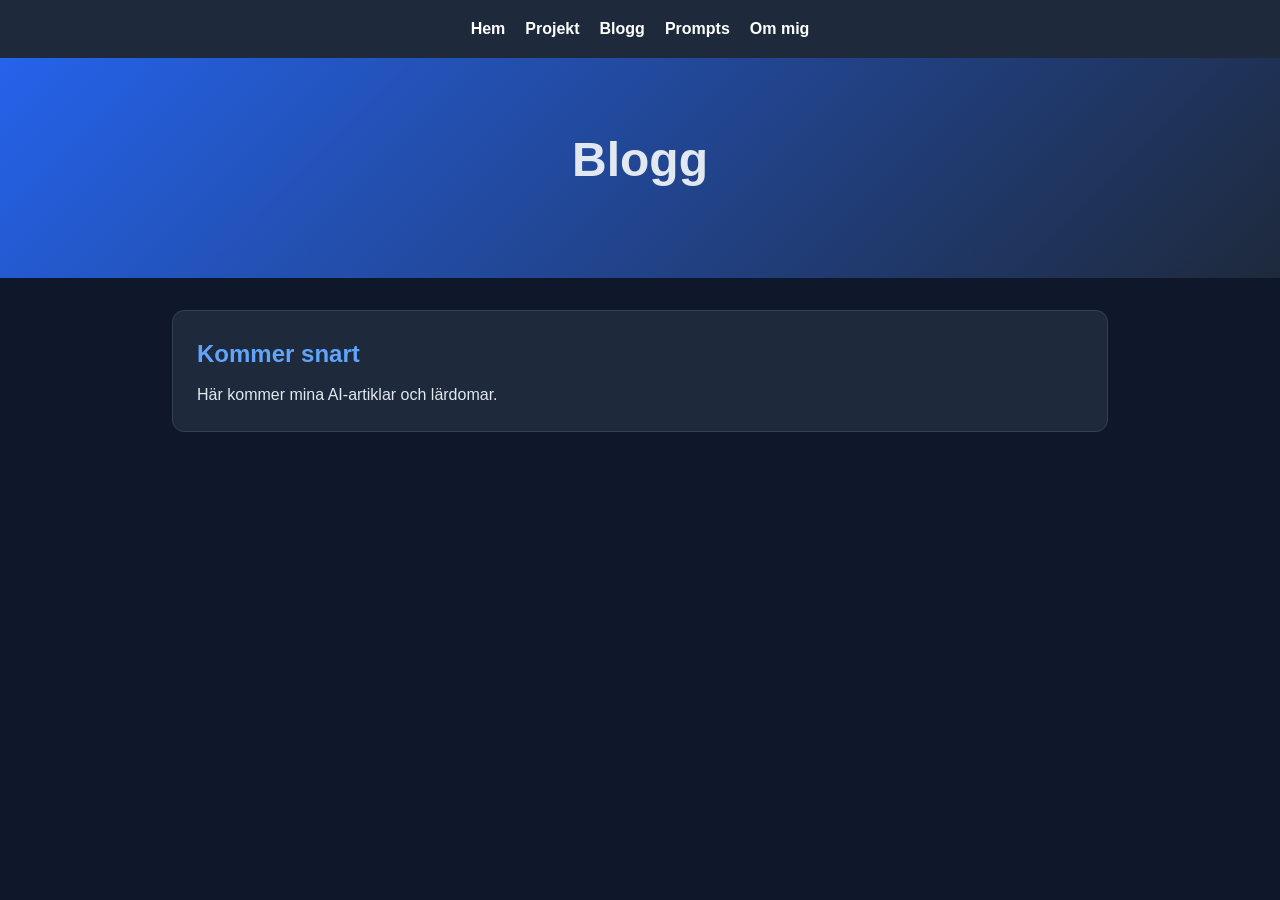
==== blog.html @ 41c43754 "Lade till prompt och about-sidor" ====
<!DOCTYPE html>
<html lang="sv">
<head>
    <meta charset="UTF-8">
    <title>Blogg</title>
    <link rel="stylesheet" href="style.css">
</head>
<body>

<nav>
    <a href="index.html">Hem</a>
    <a href="projects.html">Projekt</a>
    <a href="blog.html">Blogg</a>
    <a href="prompts.html">Prompts</a>
    <a href="about.html">Om mig</a>
</nav>

<header>
    <h1>Blogg</h1>
</header>

<main>
    <div class="card">
        <h2>Kommer snart</h2>
        <p>Här kommer mina AI-artiklar och lärdomar.</p>
    </div>
</main>

</body>
</html>
---- style.css ----
* {
    margin: 0;
    padding: 0;
    box-sizing: border-box;
}

body {
    font-family: "Segoe UI", sans-serif;
    background-color: #0f172a;
    color: #e2e8f0;
    line-height: 1.6;
}

header {
    text-align: center;
    padding: 4rem 2rem;
    background: linear-gradient(135deg, #2563eb, #1e293b);
}

header h1 {
    font-size: 3rem;
    margin-bottom: 1rem;
}

header p {
    font-size: 1.2rem;
    color: #cbd5e1;
}

main {
    max-width: 1000px;
    margin: 0 auto;
    padding: 2rem;
}

.card {
    background-color: #1e293b;
    padding: 1.5rem;
    margin-bottom: 1.5rem;
    border-radius: 12px;
    border: 1px solid #334155;
}

.card h2 {
    margin-bottom: 0.5rem;
    color: #60a5fa;
}

a {
    color: #60a5fa;
    text-decoration: none;
}

a:hover {
    text-decoration: underline;
}

footer {
    text-align: center;
    padding: 2rem;
    color: #94a3b8;
}

/* Mobilanpassning */

@media (max-width: 768px) {

    header {
        padding: 3rem 1rem;
    }

    header h1 {
        font-size: 2rem;
    }

    header p {
        font-size: 1rem;
    }

    main {
        padding: 1rem;
    }

    .card {
        padding: 1rem;
    }

    .card h2 {
        font-size: 1.3rem;
    }

    p {
        font-size: 1rem;
    }
}
nav {
    display: flex;
    justify-content: center;
    gap: 20px;
    background-color: #1e293b;
    padding: 1rem;
}

nav a {
    color: white;
    text-decoration: none;
    font-weight: 600;
}

nav a:hover {
    color: #60a5fa;
}

@media (max-width: 768px) {
    nav {
        flex-direction: column;
        align-items: center;
        gap: 10px;
    }
}
nav a.active {
    color: #60a5fa;
    border-bottom: 2px solid #60a5fa;
}
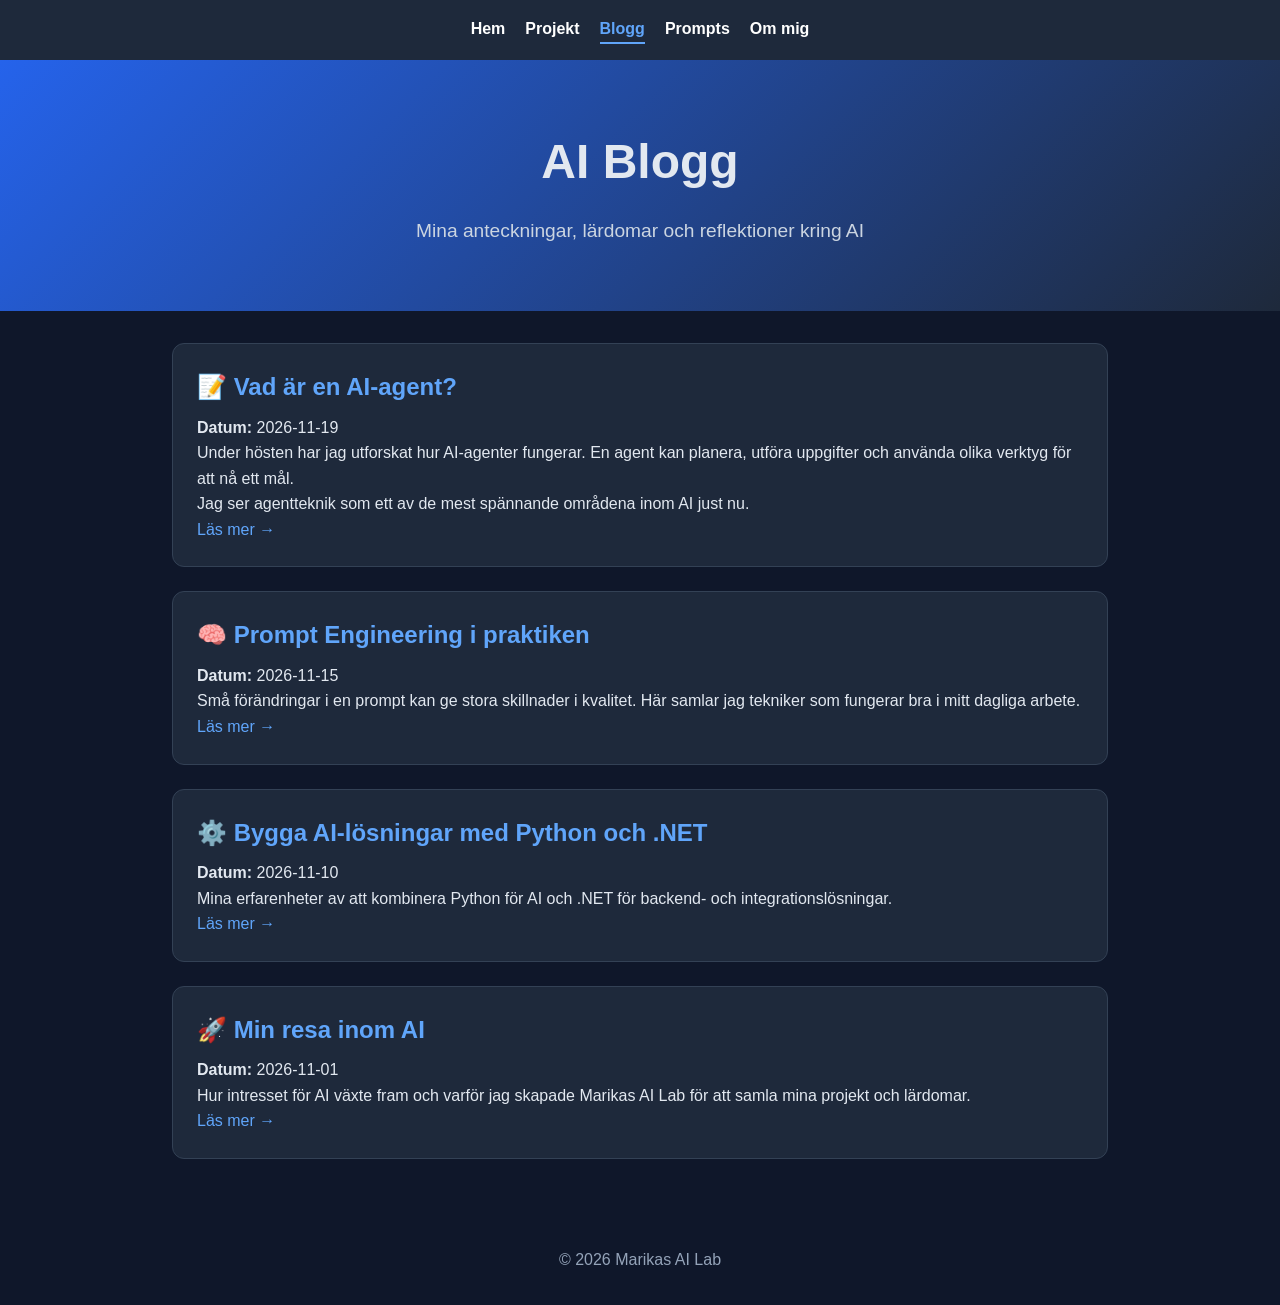
==== commit 3ee91774: "Lade till länkarr" ====
--- a/blog.html
+++ b/blog.html
@@ -2,7 +2,8 @@
 <html lang="sv">
 <head>
     <meta charset="UTF-8">
-    <title>Blogg</title>
+    <meta name="viewport" content="width=device-width, initial-scale=1.0">
+    <title>Blogg | Marikas AI Lab</title>
     <link rel="stylesheet" href="style.css">
 </head>
 <body>
@@ -10,21 +11,81 @@
 <nav>
     <a href="index.html">Hem</a>
     <a href="projects.html">Projekt</a>
-    <a href="blog.html">Blogg</a>
+    <a class="active" href="blog.html">Blogg</a>
     <a href="prompts.html">Prompts</a>
     <a href="about.html">Om mig</a>
 </nav>
 
 <header>
-    <h1>Blogg</h1>
+    <h1>AI Blogg</h1>
+    <p>Mina anteckningar, lärdomar och reflektioner kring AI</p>
 </header>
 
 <main>
+
     <div class="card">
-        <h2>Kommer snart</h2>
-        <p>Här kommer mina AI-artiklar och lärdomar.</p>
+        <h2>📝 Vad är en AI-agent?</h2>
+
+        <p><strong>Datum:</strong> 2026-11-19</p>
+
+        <p>
+            Under hösten har jag utforskat hur AI-agenter fungerar.
+            En agent kan planera, utföra uppgifter och använda olika verktyg
+            för att nå ett mål.
+        </p>
+
+        <p>
+            Jag ser agentteknik som ett av de mest spännande områdena
+            inom AI just nu.
+        </p>
+
+     <a href="blog/ai-agenter.html">Läs mer →</a>
     </div>
+
+    <div class="card">
+        <h2>🧠 Prompt Engineering i praktiken</h2>
+
+        <p><strong>Datum:</strong> 2026-11-15</p>
+
+        <p>
+            Små förändringar i en prompt kan ge stora skillnader i kvalitet.
+            Här samlar jag tekniker som fungerar bra i mitt dagliga arbete.
+        </p>
+
+        <a href="blog/prompt-engineering.html">Läs mer →</a>
+    </div>
+
+    <div class="card">
+        <h2>⚙️ Bygga AI-lösningar med Python och .NET</h2>
+
+        <p><strong>Datum:</strong> 2026-11-10</p>
+
+        <p>
+            Mina erfarenheter av att kombinera Python för AI och .NET
+            för backend- och integrationslösningar.
+        </p>
+
+        <a href="blog/python-dotnet-ai.html">Läs mer →</a>
+    </div>
+
+    <div class="card">
+        <h2>🚀 Min resa inom AI</h2>
+
+        <p><strong>Datum:</strong> 2026-11-01</p>
+
+        <p>
+            Hur intresset för AI växte fram och varför jag skapade
+            Marikas AI Lab för att samla mina projekt och lärdomar.
+        </p>
+
+        <a href="blog/min-ai-resa.html">Läs mer →</a>
+    </div>
+
 </main>
+
+<footer>
+    © 2026 Marikas AI Lab
+</footer>
 
 </body>
 </html>
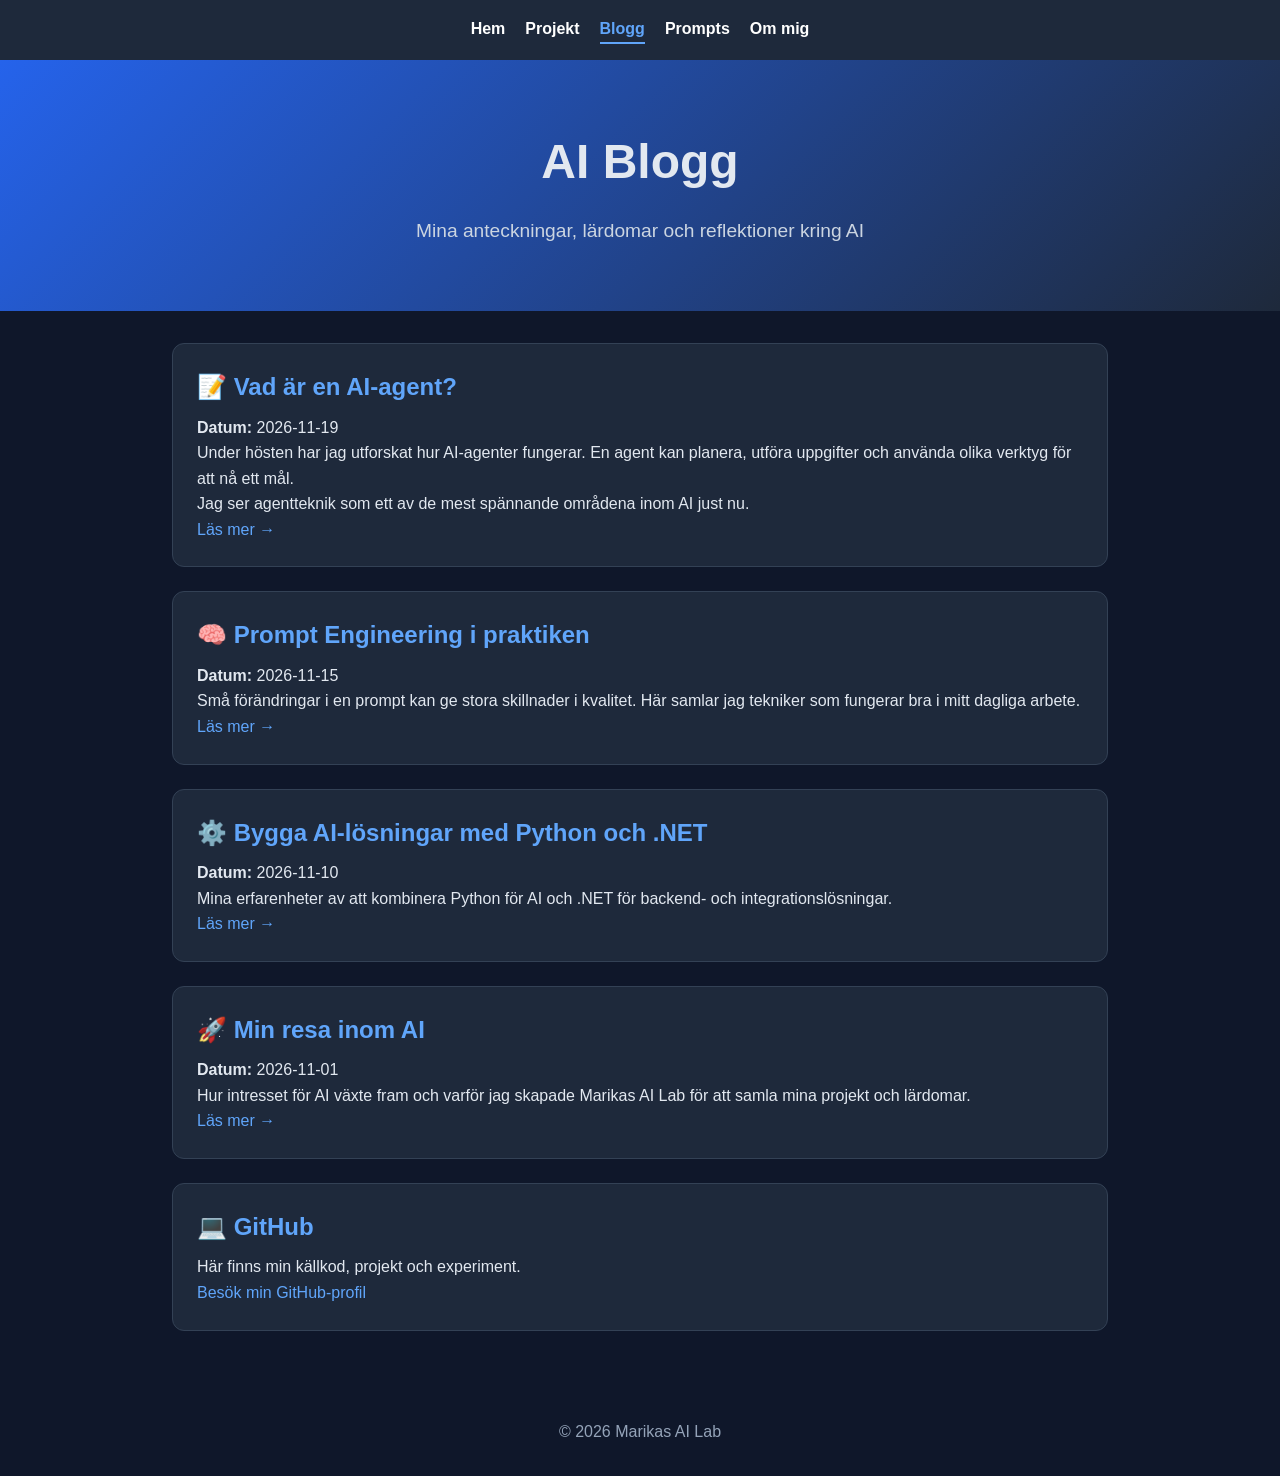
==== commit c34d60e4: "Lade till länkarr" ====
--- a/blog.html
+++ b/blog.html
@@ -81,6 +81,23 @@
         <a href="blog/min-ai-resa.html">Läs mer →</a>
     </div>
 
+
+<div class="card">
+    <h2>💻 GitHub</h2>
+
+    <p>
+        Här finns min källkod, projekt och experiment.
+    </p>
+
+    <p>
+        <a href="https://github.com/marikaantonov" target="_blank">
+            Besök min GitHub-profil
+        </a>
+    </p>
+</div>
+
+
+
 </main>
 
 <footer>
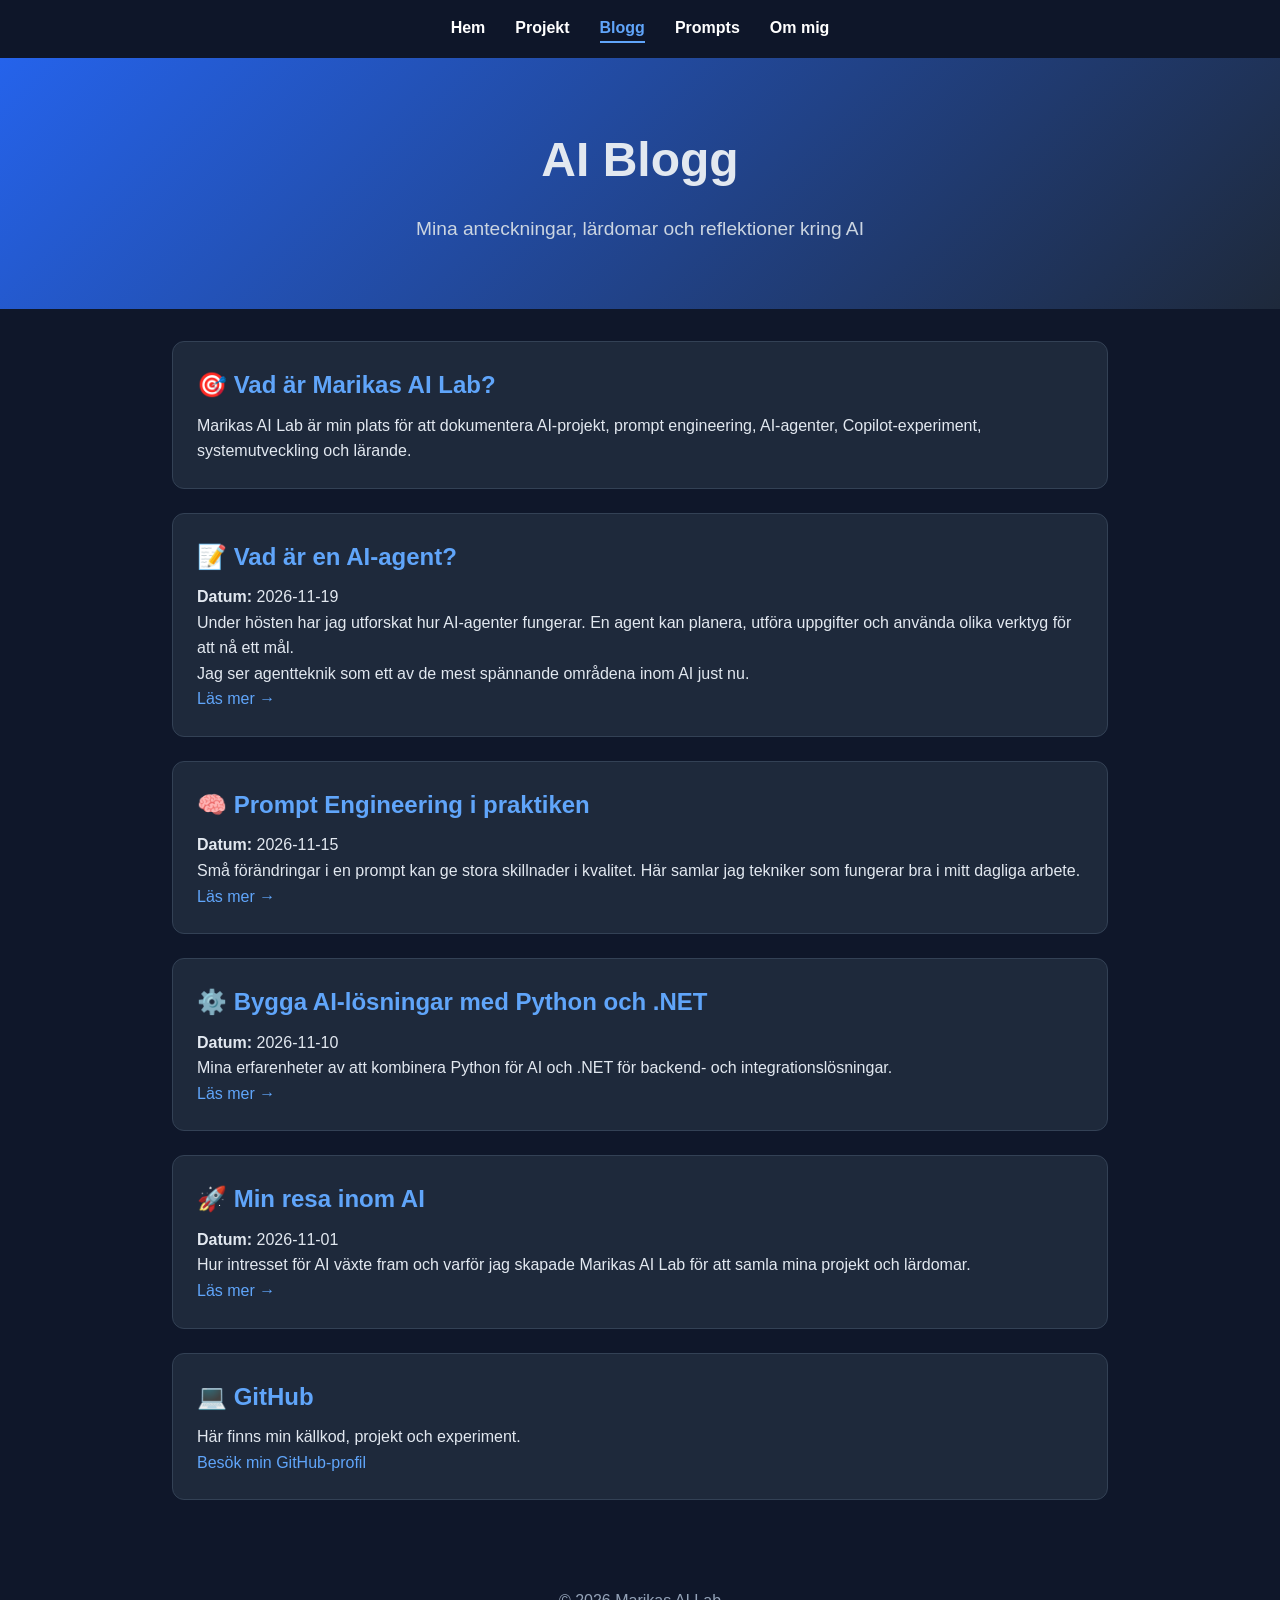
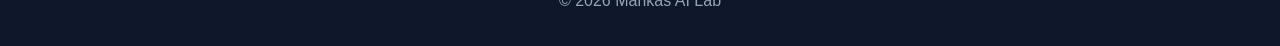
==== commit 9e2cb081: "Förbättrad sida" ====
--- a/blog.html
+++ b/blog.html
@@ -22,6 +22,16 @@
 </header>
 
 <main>
+<div class="card">
+    <h2>🎯 Vad är Marikas AI Lab?</h2>
+
+    <p>
+        Marikas AI Lab är min plats för att dokumentera
+        AI-projekt, prompt engineering, AI-agenter,
+        Copilot-experiment, systemutveckling och lärande.
+    </p>
+
+</div>
 
     <div class="card">
         <h2>📝 Vad är en AI-agent?</h2>
--- a/style.css
+++ b/style.css
@@ -121,4 +121,69 @@
 nav a.active {
     color: #60a5fa;
     border-bottom: 2px solid #60a5fa;
+}
+.profile-image {
+    width: 180px;
+    height: 180px;
+    border-radius: 50%;
+    object-fit: cover;
+    border: 4px solid white;
+    margin-bottom: 1rem;
+}
+
+nav {
+    position: sticky;
+    top: 0;
+    z-index: 1000;
+
+    display: flex;
+    justify-content: center;
+    gap: 30px;
+
+    padding: 15px;
+
+    background: rgba(15, 23, 42, 0.95);
+
+    backdrop-filter: blur(10px);
+}
+
+.hero {
+    text-align: center;
+
+    padding: 60px 20px;
+
+    background:
+        linear-gradient(
+            135deg,
+            #2563eb,
+            #111827
+        );
+}
+
+.hero-text {
+    font-size: 1.3rem;
+
+    max-width: 700px;
+
+    margin: 20px auto;
+}
+
+.hero-buttons {
+    margin-top: 25px;
+}
+
+.hero-buttons a {
+    display: inline-block;
+
+    margin: 10px;
+
+    padding: 12px 20px;
+
+    border-radius: 8px;
+
+    background: #60a5fa;
+
+    color: white;
+
+    text-decoration: none;
 }
